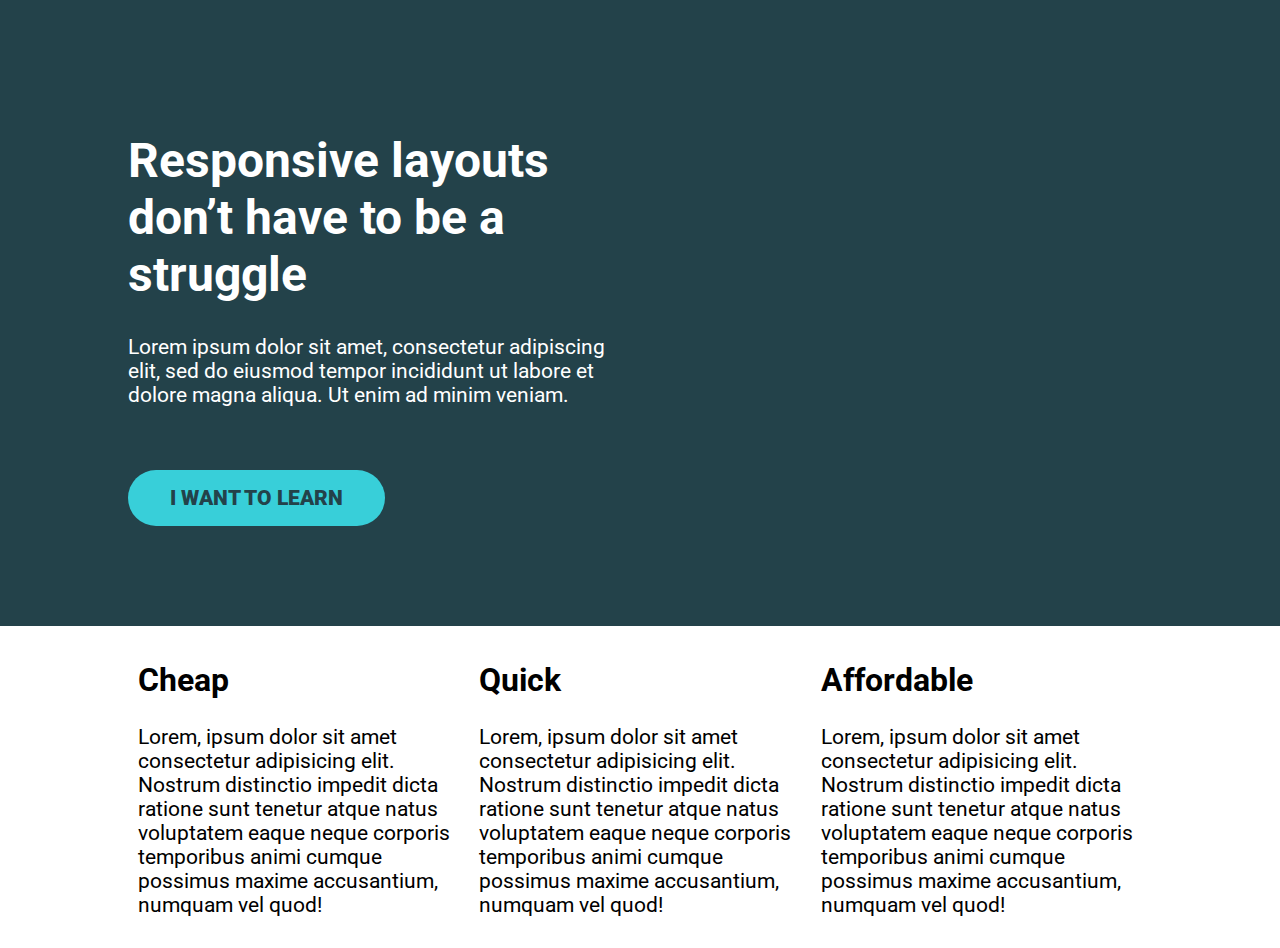
==== 07/index.html @ c42b8159 "7일차 1강: flex 기초" ====
<!DOCTYPE html>
<html lang="en">
  <head>
    <meta charset="UTF-8" />
    <meta name="viewport" content="width=device-width, initial-scale=1.0" />
    <title>Document</title>

    <link rel="preconnect" href="https://fonts.googleapis.com" />
    <link rel="preconnect" href="https://fonts.gstatic.com" crossorigin />
    <link
      href="https://fonts.googleapis.com/css2?family=Roboto:wght@400;900&display=swap"
      rel="stylesheet"
    />
    <!-- css 이전에 폰트 가져오기 -->
    <link rel="stylesheet" href="./style.css" />
  </head>
  <body>
    <div class="hero">
      <div class="container">
        <div class="hero__text">
          <h1>Responsive layouts don’t have to be a struggle</h1>
          <p>
            Lorem ipsum dolor sit amet, consectetur adipiscing elit, sed do
            eiusmod tempor incididunt ut labore et dolore magna aliqua. Ut enim
            ad minim veniam.
          </p>
          <a href="#" class="btn">I want to learn</a>
        </div>
      </div>
    </div>
    <div class="container">
      <div class="row">
        <div class="col">
          <h2>Cheap</h2>
          <p>
            Lorem, ipsum dolor sit amet consectetur adipisicing elit. Nostrum
            distinctio impedit dicta ratione sunt tenetur atque natus voluptatem
            eaque neque corporis temporibus animi cumque possimus maxime
            accusantium, numquam vel quod!
          </p>
        </div>
        <div class="col">
          <h2>Quick</h2>
          <p>
            Lorem, ipsum dolor sit amet consectetur adipisicing elit. Nostrum
            distinctio impedit dicta ratione sunt tenetur atque natus voluptatem
            eaque neque corporis temporibus animi cumque possimus maxime
            accusantium, numquam vel quod!
          </p>
        </div>
        <div class="col">
          <h2>Affordable</h2>
          <p>
            Lorem, ipsum dolor sit amet consectetur adipisicing elit. Nostrum
            distinctio impedit dicta ratione sunt tenetur atque natus voluptatem
            eaque neque corporis temporibus animi cumque possimus maxime
            accusantium, numquam vel quod!
          </p>
        </div>
      </div>
    </div>
  </body>
</html>
---- 07/style.css ----
/* 
  1.box-sizing 설정해줬음
  2. body에 있는 기본 마진 0으로 처리
  3. hero 클래스 설정
  4. .container 설정
  5. .hero__txt 설정
  6. 구글 폰트 html에 넣기(css전에)
  7. 폰트를 body에 적용하기(사이트 전체에서 사용할 수 있도록
  8. body에 폰트사이즈 적용하기(rem)
  9. h1 폰트 적용(rem)
  10. .btn(a태그) 스타일링. 
  - display: inline-block;설정
  - padding은 em으로 설정. 해당 태그의 폰트 사이즈에 비례해서 커지고 작아지게 하기 위해.
  - 이 a태그와 위 <p>태그 사이에 여백이 있지만 .margin-top은 주지 않음. 분명히 미래에 뭔가 더 추가될 거기 떄문에
  - 따라서 <P>에 margin-bottom을 em으로 줌. hero__text처럼 클래스를 만들어 줘도 되지만 여기서는 그냥 p태그로 했음
  - em은 항상 해당 클래스의 폰트를 기준으로 크기를 산정하는데, 여기서는 해당 태그에 설정된 것이 없고 body에 설정된 font-size값을 기준으로 함.

  11. 버튼에 마우스를 올렸을 때의 효과를 줌
    - .btn:hober, .btn:focue {}

  12. .hero 아래에 h1과 p로 문단을 만든 후 그걸 col과 row div로 감싼다. 그리고 그걸 다시 .conatiner로 감싸서 너비와 위치를 감싸준다.
  13. .row를 스타일링 해준다. display: flex해주면 block 속성인.col div가 올라와서 한 줄이 된다. (flex-direction:row가 기본이기 때문이다)
  14. .col을 스타일링 해준다. 내용물이 적어도 쪼그라들지 않도록 width : 100%으로 설정한다.

*/

*,
*::before,
*::after {
  box-sizing: border-box;
}

body {
  margin: 0;
  font-family: "Roboto", sans-serif;
  /* font-size: 21px; rem으로 써주는 데 익숙해지자 */
  font-size: 1.3125rem;
}

h1 {
  font-size: 3rem;
}

.container {
  /* border: 2px solid yellow; */
  width: 80%;
  /* max-width값을 주지 않으면 div가 계속 커져서 마치 가운데 정렬하지 않은 것처럼 보이게 된다.
  텍스트는 그대로이고 왼쪽 정렬인데 박스는 계속 커지니까 그렇게 느껴지는 것이다 */
  max-width: 1100px;
  margin: 0 auto;
}

.row {
  display: flex; /* 이렇게 해주면 이 아이템이 flex container가 된다. 이 효과는 자식까지만 적용된다. 손자부터는 적용되지 않는다*/
  flex-direction: row;
}

.col {
  /* 부모인 .row가 flex container이므로 이게 flex items가 된다. 기본적으로는 최대한 줄어드려는 성질을 가진다. 
  가지고 있는 <p>가 길기 때문에, 즉 3개의 총 길이가 화면80%보다 길기 때문에 100퍼센트가 되려고 한다.
  그런데 만약 p의 내용이 짧아진다면, 하나만 쪼그라 들 것이다. 그게 싫다면 .col의 width를 기본적으로 100%로 설정하면 된다.
  */
  /* background: limegreen; */
  margin: 10px;
  /* 모든 col이 100퍼센트가 되려고 함 */
  width: 100%;
}

.hero {
  /* padding: 100px; 이렇게 줘버리면 작은 화면에서의 크게 느껴진다.
  따라서 패딩을 아래처럼 준다. 그러면 양 옆으로 딱 붙어버려서 이상하지만, .container 또는 wrapper 클래스로
  .hero 내부의 태그들을 감싼 뒤 해당 클래스에 스타일링(width, margin, max-width)을 해주면 된다.. */
  padding: 100px 0;
  background-color: #23424a;
  color: #fff;
}

/* 부모, 즉 .container 너비의 50퍼센트 너비만큼만 사용함. body의 너비를 기준으로 할 때  body * 80% * 50%   
    그런데 이런 식으로 하게 되면 나중에 내용이 추가되었을 때 힘들어질 수 있다. (옆에 그림의 들어온다든지)
    따라서 hero__text라는 클래스로 h1과 p를 감싸주자. 이름에 __을 붙인 것은 BEM의 명명법을 따른 것으로서,
    이 컴포넌트가 hero 컴포넌트의 서브 컴포넌트라는 의미이다.
  */
/* .hero p {
 
  width: 50%;
} */

.hero__text {
  width: 50%;
  /* border: 1px solid pink; */
}

.hero p {
  margin-bottom: 3em;
}

.btn {
  display: inline-block;
  background-color: #38cfd9;
  padding: 0.75em 2em;
  border-radius: 100px;

  text-decoration: none;
  text-transform: uppercase;
  color: #23424a;
  font-weight: 900;
}

.btn:hover,
.btn:focus {
  opacity: 0.75;
}

/* 

CSS에서 display: inline-block; 속성을 사용하는 이유에 대해 설명.
 display: inline-block; 속성은 요소를 인라인(inline) 레벨에서 블록(block) 레벨의 속성을 갖도록 한다.
  즉, 이 속성을 사용하면 요소는 텍스트와 같은 인라인 요소처럼 다른 요소와 같은 줄에 배치되면서도, 블록 요소처럼 너비와 높이를 지정할 수 있다.

이를 통해 다음과 같은 이점:

배치 유연성: 
요소를 한 줄에 나란히 배치하면서 각 요소의 크기를 조절할 수 있다. 이는 버튼, 메뉴 항목, 아이콘 등을 일렬로 배치할 때 유용하다.

크기 조절: 
블록 요소와 달리 display: inline-block; 속성을 가진 요소는 다른 인라인 요소들과 같은 라인에 있을 수 있으면서도,
width와 height를 사용하여 요소의 크기를 조정할 수 있다.

상하 여백 조절:
margin과 padding을 통해 요소의 상하 여백을 조절할 수 있습니다. 이는 인라인 요소에서는 불가능한 조절이다.

예를 들어, 주어진 CSS 코드에서 .btn 클래스를 사용한 요소는 <a>태그로,
기본적으로 <a> 태그는 display: inline;으로 설정되어 있어서 다른 인라인 요소들과 같은 줄에 표시되지만, 
블록 레벨의 스타일 속성(예: 너비, 높이, 패딩)을 적용할 수 "없"다. 

display: inline-block; 속성 덕분에 텍스트와 같은 줄에 배치되면서도 배경색, 패딩, 테두리 반경 등 블록 요소의 특성을 적용할 수 있다.
또한, :hover와 :focus 상태에서의 효과를 통해 사용자 인터랙션을 시각적으로 표현할 수 있다.

*/
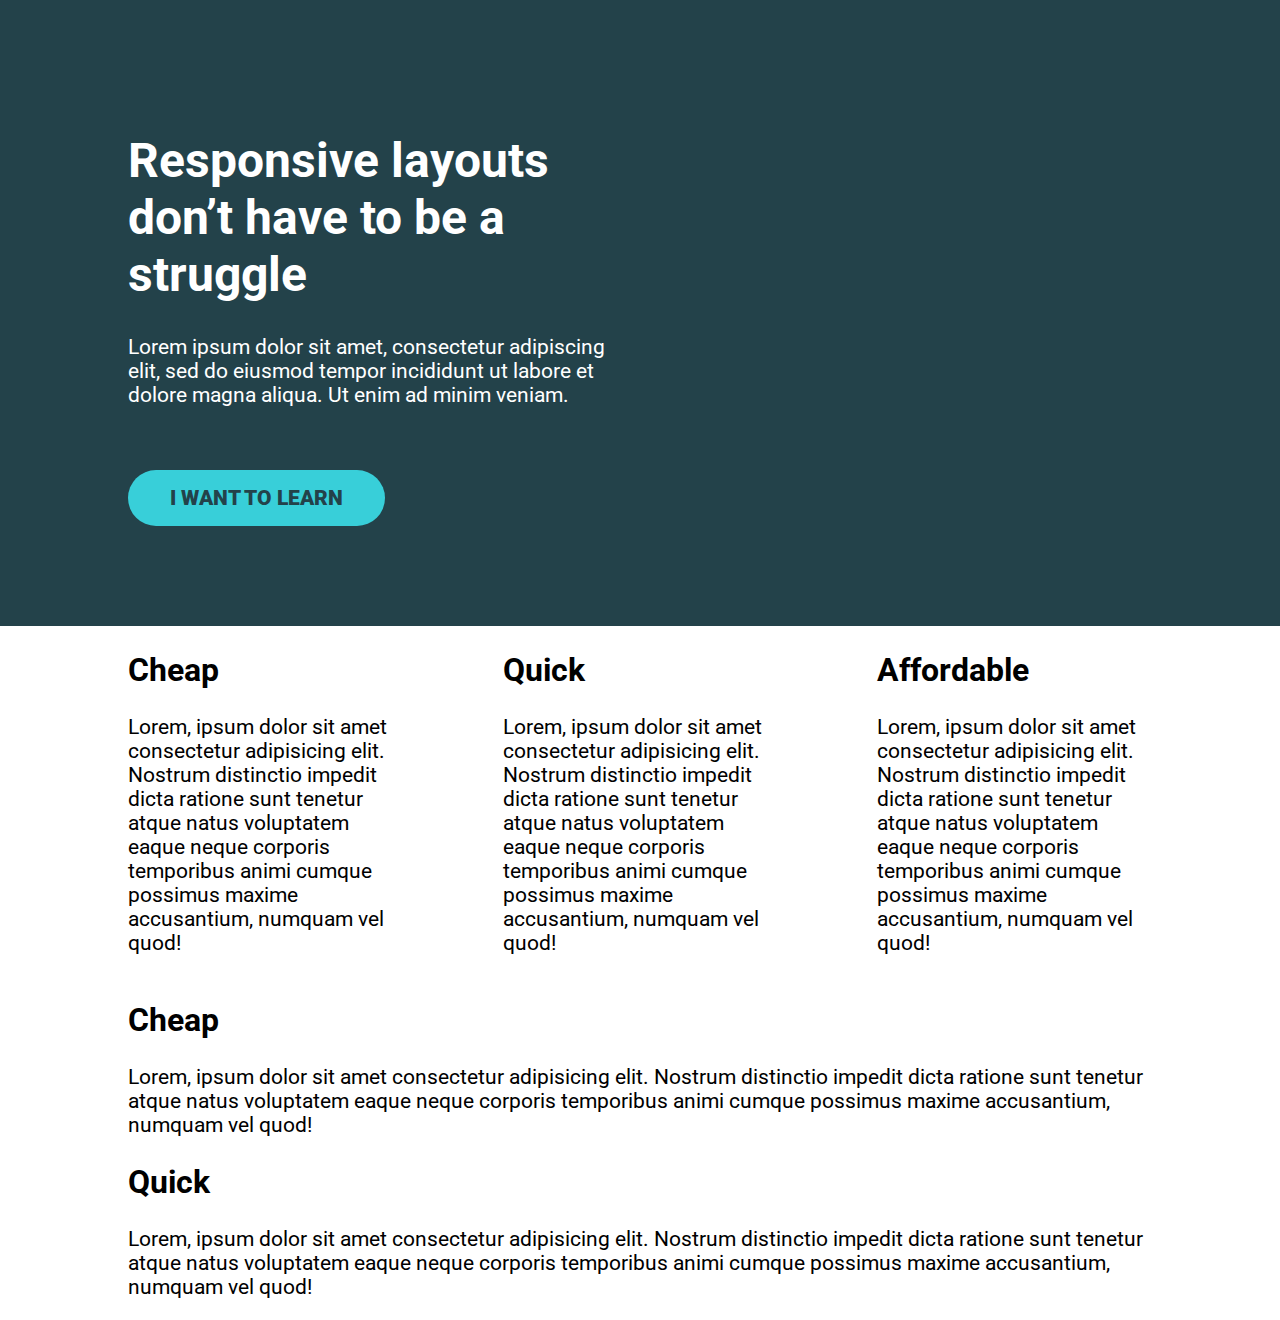
==== commit fa71fbb3: "gap" ====
--- a/07/index.html
+++ b/07/index.html
@@ -58,6 +58,24 @@
           </p>
         </div>
       </div>
+      <div class="col">
+        <h2>Cheap</h2>
+        <p>
+          Lorem, ipsum dolor sit amet consectetur adipisicing elit. Nostrum
+          distinctio impedit dicta ratione sunt tenetur atque natus voluptatem
+          eaque neque corporis temporibus animi cumque possimus maxime
+          accusantium, numquam vel quod!
+        </p>
+      </div>
+      <div class="col">
+        <h2>Quick</h2>
+        <p>
+          Lorem, ipsum dolor sit amet consectetur adipisicing elit. Nostrum
+          distinctio impedit dicta ratione sunt tenetur atque natus voluptatem
+          eaque neque corporis temporibus animi cumque possimus maxime
+          accusantium, numquam vel quod!
+        </p>
+      </div>
     </div>
   </body>
 </html>
--- a/07/style.css
+++ b/07/style.css
@@ -21,6 +21,7 @@
   12. .hero 아래에 h1과 p로 문단을 만든 후 그걸 col과 row div로 감싼다. 그리고 그걸 다시 .conatiner로 감싸서 너비와 위치를 감싸준다.
   13. .row를 스타일링 해준다. display: flex해주면 block 속성인.col div가 올라와서 한 줄이 된다. (flex-direction:row가 기본이기 때문이다)
   14. .col을 스타일링 해준다. 내용물이 적어도 쪼그라들지 않도록 width : 100%으로 설정한다.
+  15. .row에 gap: 100px을 줘서 .col사이의 간격을 벌린다. 혹은 .col + .col도 사용 가능.
 
 */
 
@@ -53,6 +54,7 @@
 .row {
   display: flex; /* 이렇게 해주면 이 아이템이 flex container가 된다. 이 효과는 자식까지만 적용된다. 손자부터는 적용되지 않는다*/
   flex-direction: row;
+   gap: 100px; /* 이렇게 말고 .col + .col {margin-left:100px;}을 쓸 수도 있다.*/
 }
 
 .col {
@@ -61,10 +63,11 @@
   그런데 만약 p의 내용이 짧아진다면, 하나만 쪼그라 들 것이다. 그게 싫다면 .col의 width를 기본적으로 100%로 설정하면 된다.
   */
   /* background: limegreen; */
-  margin: 10px;
+  /* margin: 10px; */
   /* 모든 col이 100퍼센트가 되려고 함 */
   width: 100%;
 }
+
 
 .hero {
   /* padding: 100px; 이렇게 줘버리면 작은 화면에서의 크게 느껴진다.
